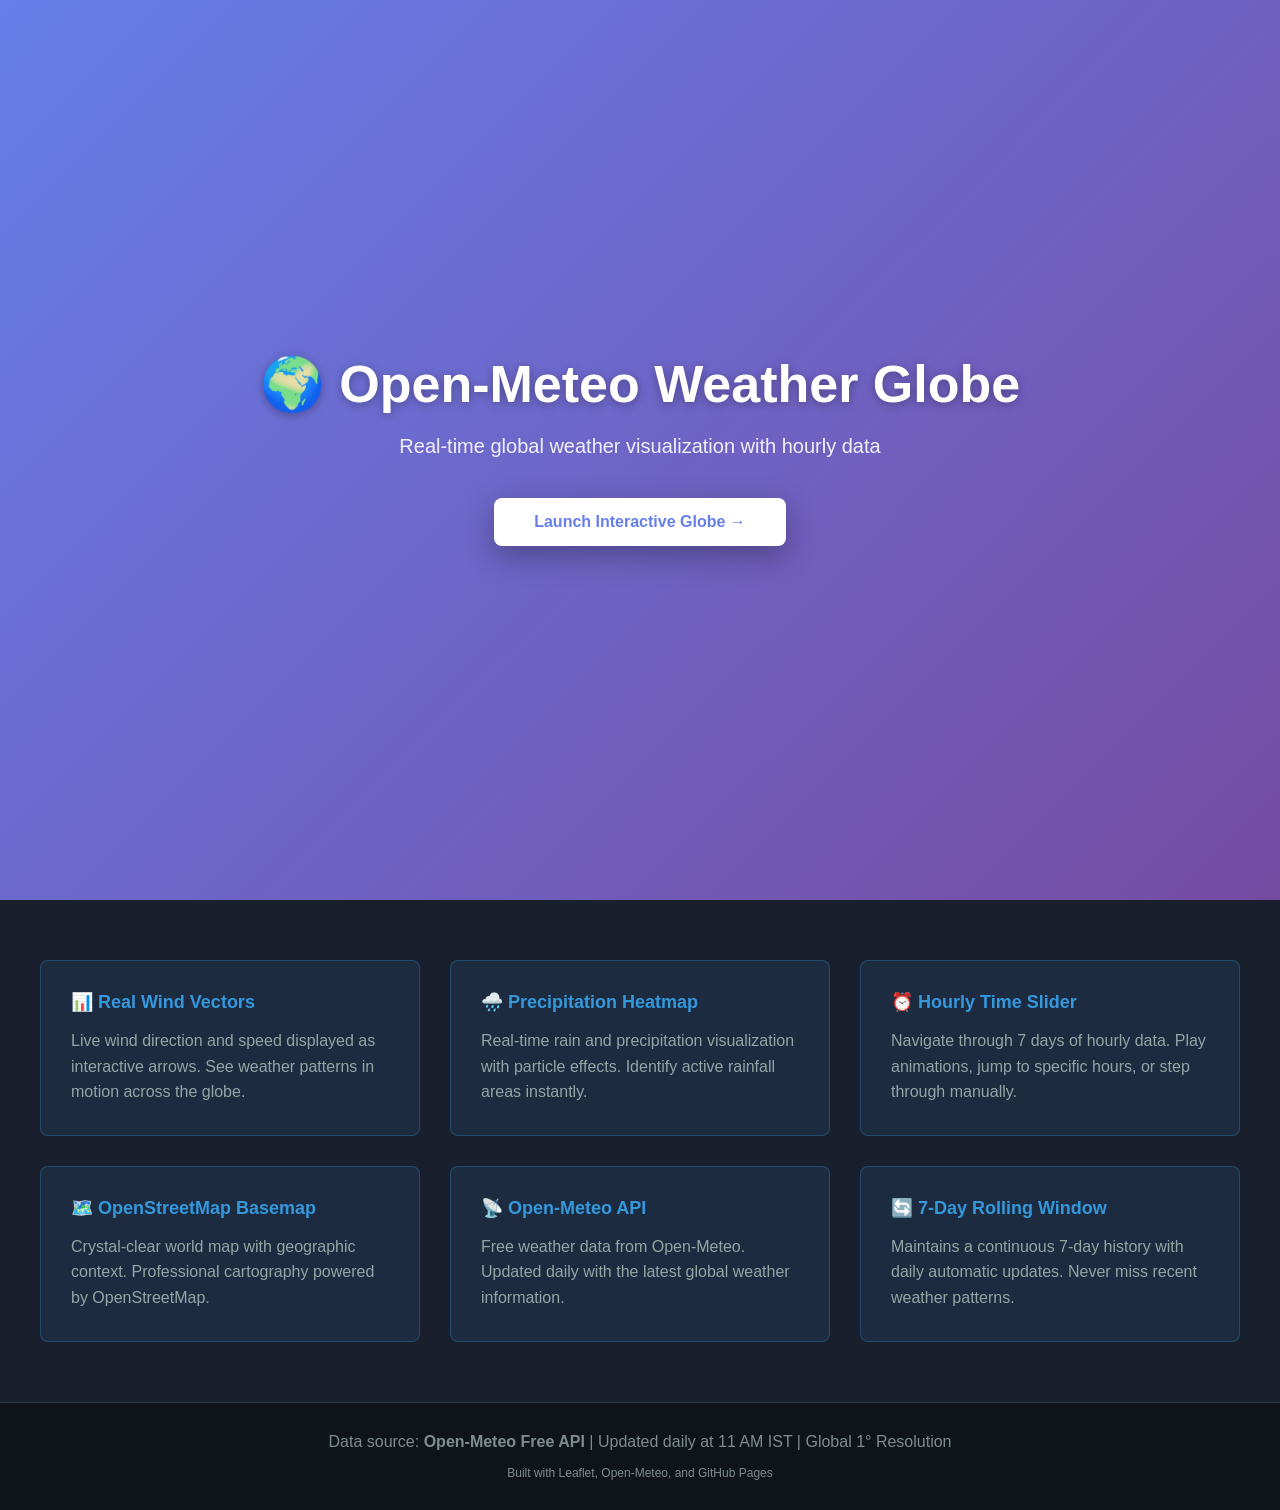
==== website/index.html @ c107d15e "Initial commit: Open-Meteo weather globe project structure" ====
<!DOCTYPE html>
<html lang="en">
<head>
    <meta charset="UTF-8">
    <meta name="viewport" content="width=device-width, initial-scale=1.0">
    <title>Open-Meteo Weather - Live Global Visualization</title>
    <style>
        * { margin: 0; padding: 0; box-sizing: border-box; }
        body { font-family: -apple-system, BlinkMacSystemFont, 'Segoe UI', Roboto, Oxygen, Ubuntu, sans-serif; background: #0f1419; color: #ecf0f1; }
        .hero { min-height: 100vh; background: linear-gradient(135deg, #667eea 0%, #764ba2 100%); display: flex; align-items: center; justify-content: center; text-align: center; padding: 40px 20px; }
        .hero-content h1 { font-size: 52px; font-weight: 700; margin-bottom: 20px; color: white; text-shadow: 0 2px 10px rgba(0,0,0,0.3); }
        .hero-content p { font-size: 20px; color: rgba(255,255,255,0.9); margin-bottom: 40px; }
        .cta-button { display: inline-block; padding: 15px 40px; background: white; color: #667eea; font-weight: 700; border-radius: 8px; text-decoration: none; transition: all 0.3s; box-shadow: 0 10px 30px rgba(0,0,0,0.3); }
        .cta-button:hover { transform: translateY(-3px); box-shadow: 0 15px 40px rgba(0,0,0,0.4); }
        .features { background: #1a1f2e; padding: 60px 40px; }
        .features-grid { max-width: 1200px; margin: 0 auto; display: grid; grid-template-columns: repeat(auto-fit, minmax(300px, 1fr)); gap: 30px; }
        .feature-card { background: rgba(52, 152, 219, 0.1); border: 1px solid rgba(52, 152, 219, 0.3); border-radius: 8px; padding: 30px; }
        .feature-card h3 { font-size: 18px; margin-bottom: 15px; color: #3498db; }
        .feature-card p { color: #95a5a6; line-height: 1.6; }
        .footer { text-align: center; padding: 30px; background: #0f1419; color: #7f8c8d; border-top: 1px solid #2c3e50; }
    </style>
</head>
<body>
    <section class="hero">
        <div class="hero-content">
            <h1>🌍 Open-Meteo Weather Globe</h1>
            <p>Real-time global weather visualization with hourly data</p>
            <a href="globe.html" class="cta-button">Launch Interactive Globe →</a>
        </div>
    </section>
    
    <section class="features">
        <div class="features-grid">
            <div class="feature-card">
                <h3>📊 Real Wind Vectors</h3>
                <p>Live wind direction and speed displayed as interactive arrows. See weather patterns in motion across the globe.</p>
            </div>
            
            <div class="feature-card">
                <h3>🌧️ Precipitation Heatmap</h3>
                <p>Real-time rain and precipitation visualization with particle effects. Identify active rainfall areas instantly.</p>
            </div>
            
            <div class="feature-card">
                <h3>⏰ Hourly Time Slider</h3>
                <p>Navigate through 7 days of hourly data. Play animations, jump to specific hours, or step through manually.</p>
            </div>
            
            <div class="feature-card">
                <h3>🗺️ OpenStreetMap Basemap</h3>
                <p>Crystal-clear world map with geographic context. Professional cartography powered by OpenStreetMap.</p>
            </div>
            
            <div class="feature-card">
                <h3>📡 Open-Meteo API</h3>
                <p>Free weather data from Open-Meteo. Updated daily with the latest global weather information.</p>
            </div>
            
            <div class="feature-card">
                <h3>🔄 7-Day Rolling Window</h3>
                <p>Maintains a continuous 7-day history with daily automatic updates. Never miss recent weather patterns.</p>
            </div>
        </div>
    </section>
    
    <section class="footer">
        <p>Data source: <strong>Open-Meteo Free API</strong> | Updated daily at 11 AM IST | Global 1° Resolution</p>
        <p style="margin-top: 15px; font-size: 12px;">Built with Leaflet, Open-Meteo, and GitHub Pages</p>
    </section>
</body>
</html>
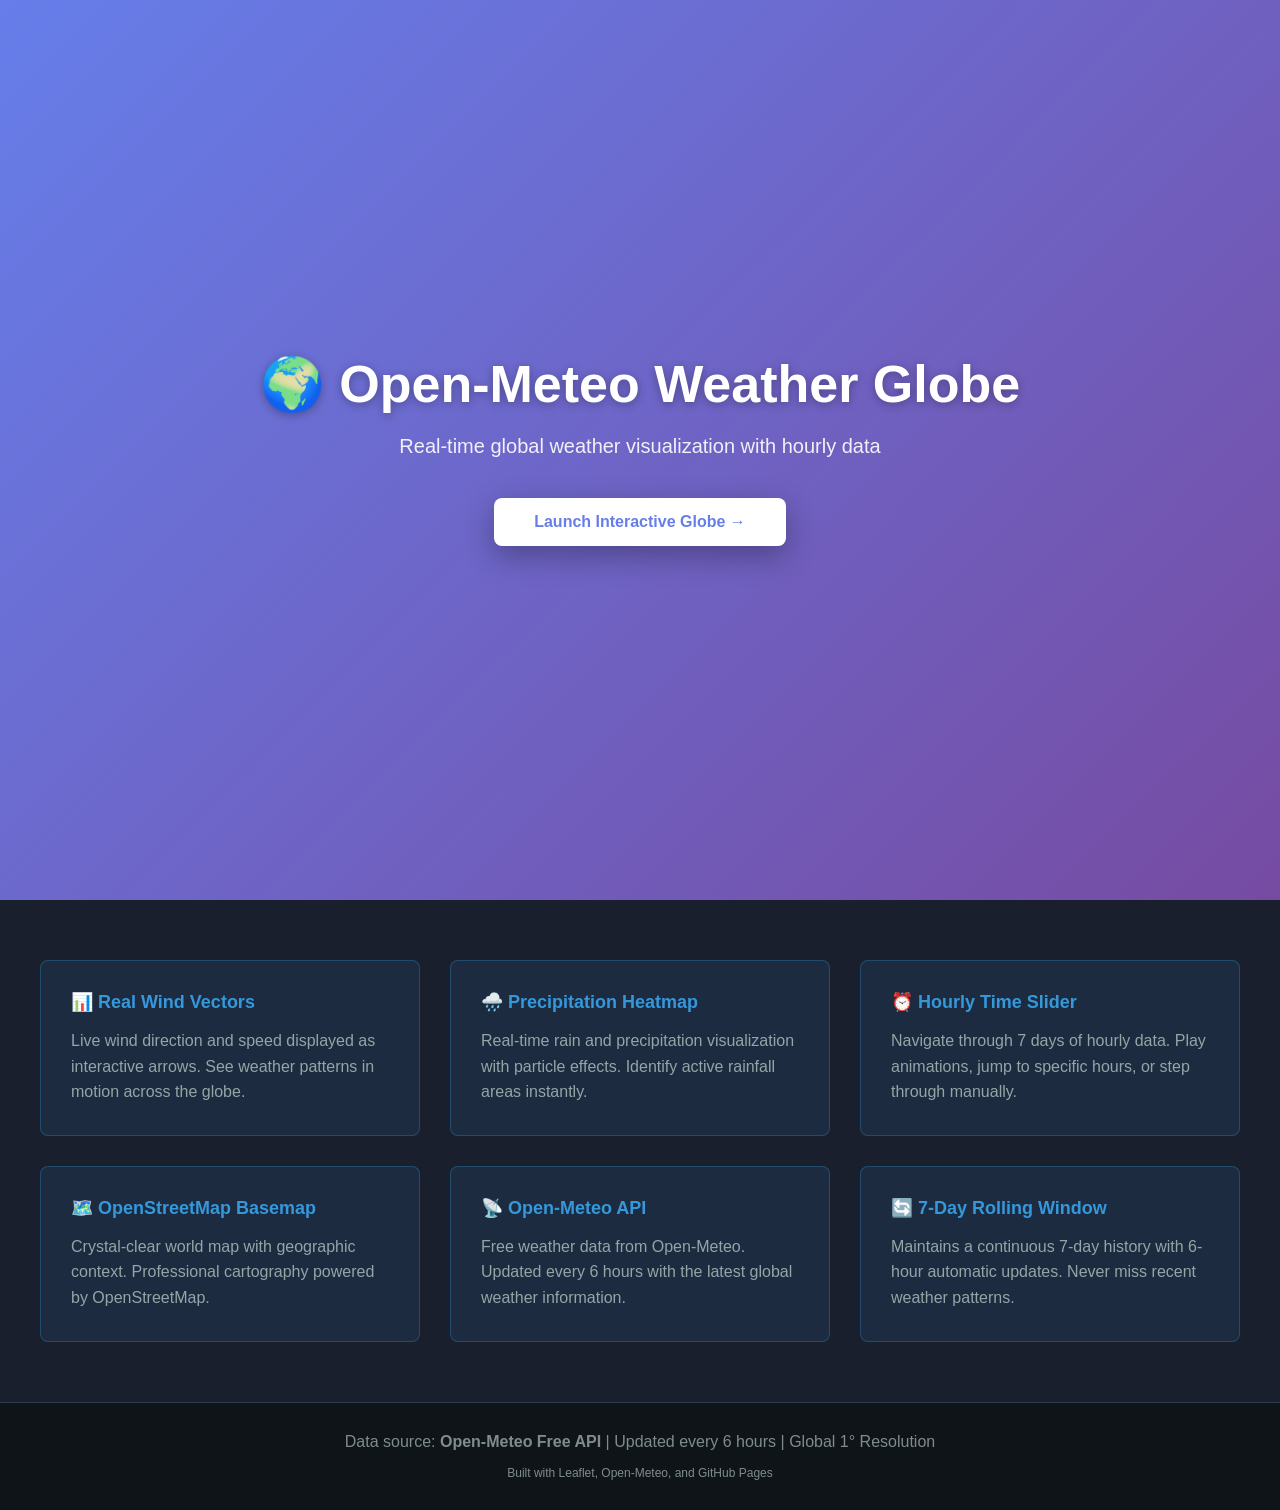
==== commit ee7d29fe: "feat: switch ingest schedule to every 6 hours" ====
--- a/website/index.html
+++ b/website/index.html
@@ -53,18 +53,18 @@
             
             <div class="feature-card">
                 <h3>📡 Open-Meteo API</h3>
-                <p>Free weather data from Open-Meteo. Updated daily with the latest global weather information.</p>
+                <p>Free weather data from Open-Meteo. Updated every 6 hours with the latest global weather information.</p>
             </div>
             
             <div class="feature-card">
                 <h3>🔄 7-Day Rolling Window</h3>
-                <p>Maintains a continuous 7-day history with daily automatic updates. Never miss recent weather patterns.</p>
+                <p>Maintains a continuous 7-day history with 6-hour automatic updates. Never miss recent weather patterns.</p>
             </div>
         </div>
     </section>
     
     <section class="footer">
-        <p>Data source: <strong>Open-Meteo Free API</strong> | Updated daily at 11 AM IST | Global 1° Resolution</p>
+        <p>Data source: <strong>Open-Meteo Free API</strong> | Updated every 6 hours | Global 1° Resolution</p>
         <p style="margin-top: 15px; font-size: 12px;">Built with Leaflet, Open-Meteo, and GitHub Pages</p>
     </section>
 </body>
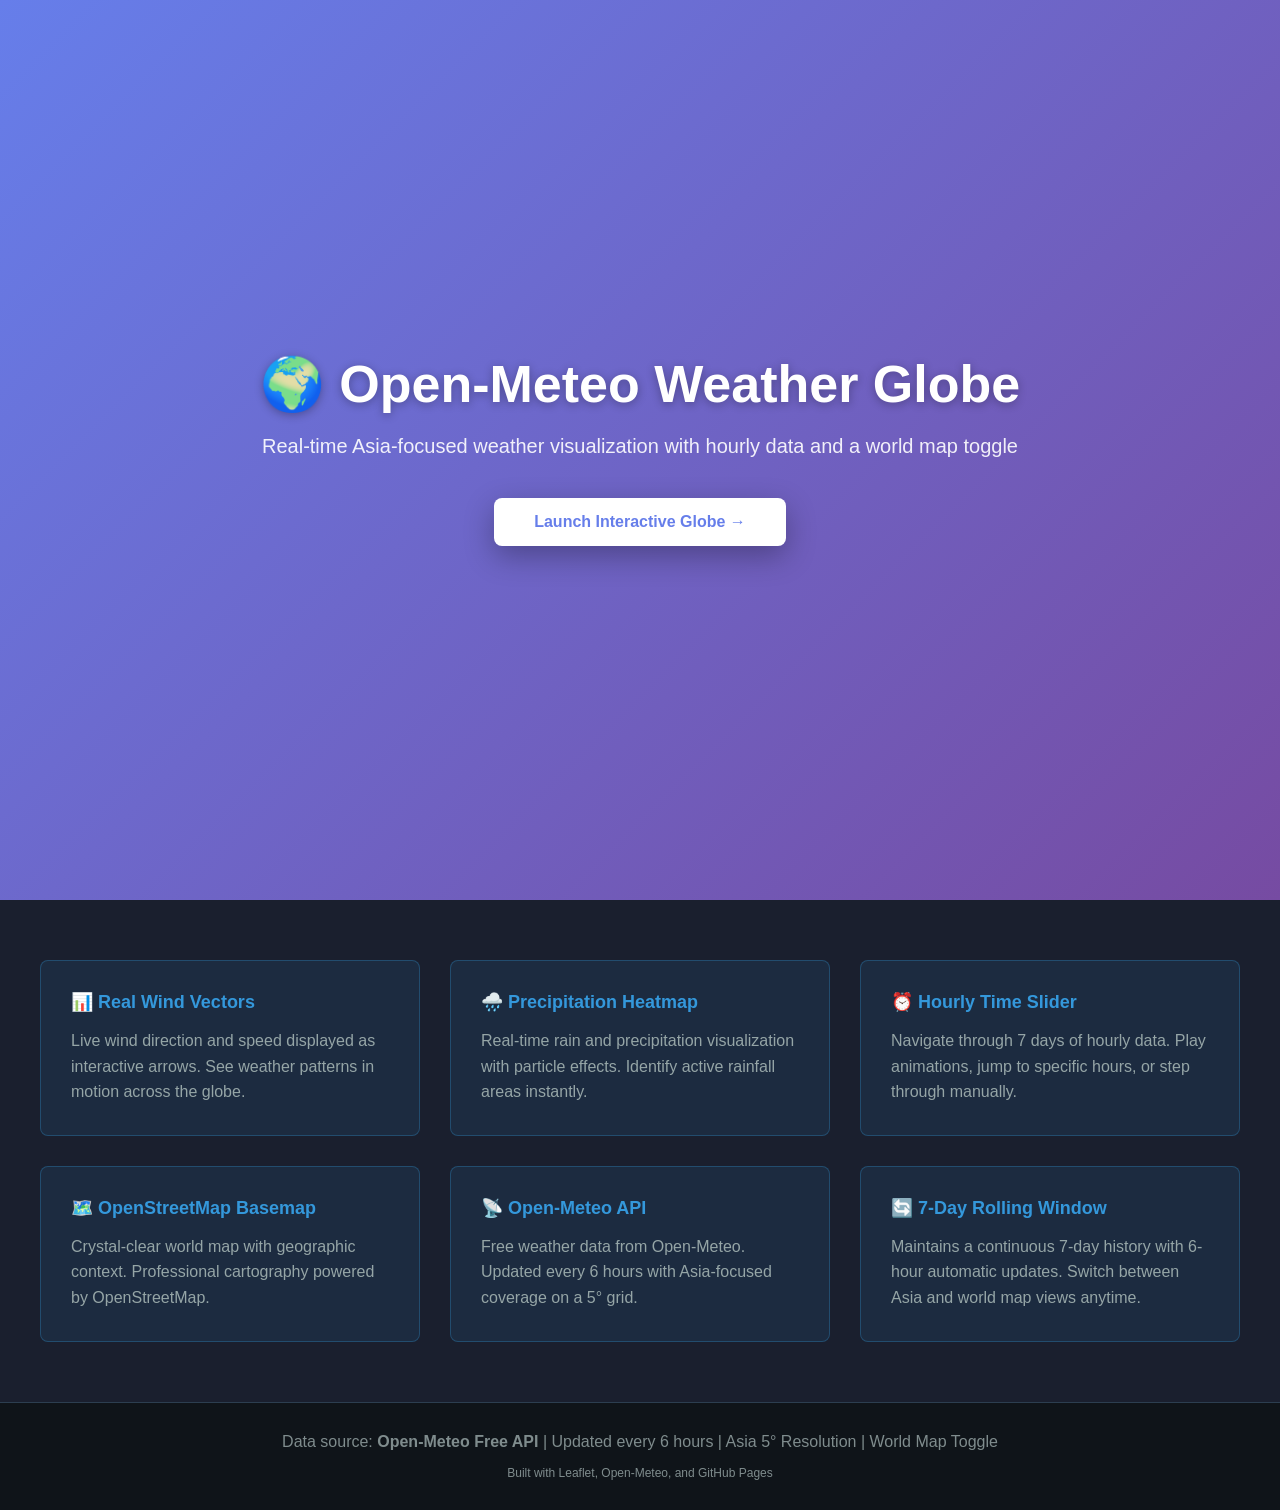
==== commit d2ab1e17: "v112" ====
--- a/website/index.html
+++ b/website/index.html
@@ -24,8 +24,8 @@
     <section class="hero">
         <div class="hero-content">
             <h1>🌍 Open-Meteo Weather Globe</h1>
-            <p>Real-time global weather visualization with hourly data</p>
-            <a href="globe.html" class="cta-button">Launch Interactive Globe →</a>
+            <p>Real-time Asia-focused weather visualization with hourly data and a world map toggle</p>
+            <a href="pages/globe.html" class="cta-button">Launch Interactive Globe →</a>
         </div>
     </section>
     
@@ -53,18 +53,18 @@
             
             <div class="feature-card">
                 <h3>📡 Open-Meteo API</h3>
-                <p>Free weather data from Open-Meteo. Updated every 6 hours with the latest global weather information.</p>
+                <p>Free weather data from Open-Meteo. Updated every 6 hours with Asia-focused coverage on a 5° grid.</p>
             </div>
             
             <div class="feature-card">
                 <h3>🔄 7-Day Rolling Window</h3>
-                <p>Maintains a continuous 7-day history with 6-hour automatic updates. Never miss recent weather patterns.</p>
+                <p>Maintains a continuous 7-day history with 6-hour automatic updates. Switch between Asia and world map views anytime.</p>
             </div>
         </div>
     </section>
     
     <section class="footer">
-        <p>Data source: <strong>Open-Meteo Free API</strong> | Updated every 6 hours | Global 1° Resolution</p>
+        <p>Data source: <strong>Open-Meteo Free API</strong> | Updated every 6 hours | Asia 5° Resolution | World Map Toggle</p>
         <p style="margin-top: 15px; font-size: 12px;">Built with Leaflet, Open-Meteo, and GitHub Pages</p>
     </section>
 </body>
